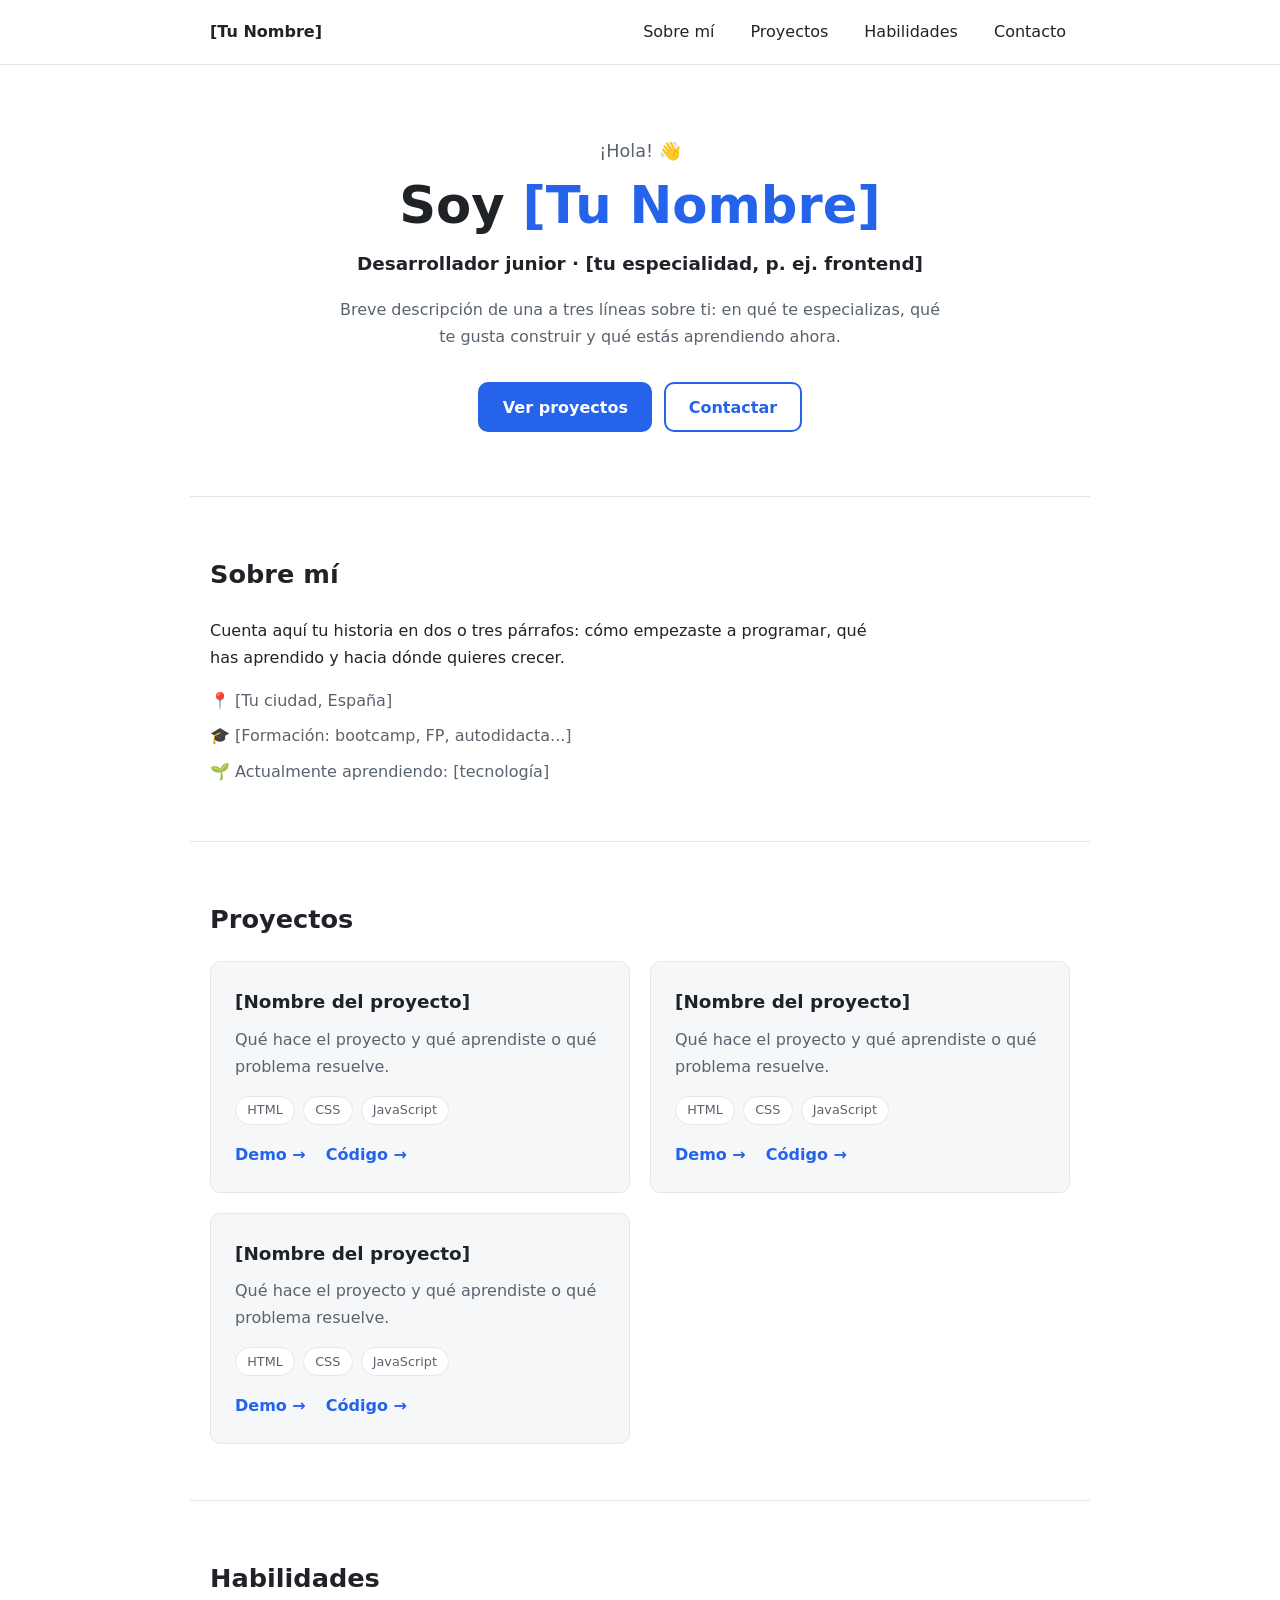
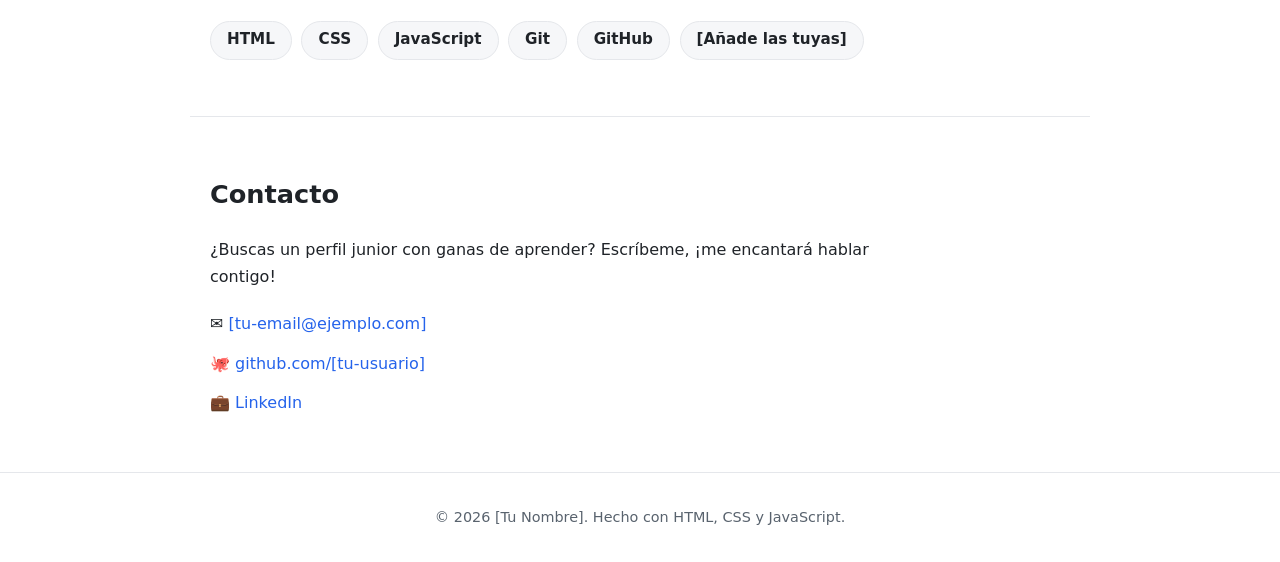
==== .opencode/skills/portfolio/templates/index.html @ 34341d71 "Añade portfolio web y skill de OpenCode" ====
<!DOCTYPE html>
<html lang="es">
<head>
  <meta charset="UTF-8">
  <meta name="viewport" content="width=device-width, initial-scale=1.0">
  <title>[Tu Nombre] | Portfolio</title>
  <meta name="description" content="Portfolio de [Tu Nombre], desarrollador junior. Proyectos, habilidades y contacto.">
  <link rel="icon" href="favicon.ico">
  <link rel="stylesheet" href="css/styles.css">
</head>
<body>

  <!-- ===== Cabecera y menú ===== -->
  <header class="header">
    <nav class="nav container">
      <a href="#inicio" class="nav__logo">[Tu Nombre]</a>

      <button id="menu-toggle" class="nav__toggle" aria-label="Abrir menú"
              aria-expanded="false" aria-controls="nav-menu">
        <span></span>
      </button>

      <ul id="nav-menu" class="nav__menu">
        <li><a href="#sobre-mi">Sobre mí</a></li>
        <li><a href="#proyectos">Proyectos</a></li>
        <li><a href="#habilidades">Habilidades</a></li>
        <li><a href="#contacto">Contacto</a></li>
      </ul>
    </nav>
  </header>

  <main>

    <!-- ===== Hero / presentación ===== -->
    <section id="inicio" class="hero container">
      <p class="hero__greeting">¡Hola! 👋</p>
      <h1 class="hero__title">Soy <span class="hero__name">[Tu Nombre]</span></h1>
      <p class="hero__subtitle">Desarrollador junior · [tu especialidad, p. ej. frontend]</p>
      <p class="hero__description">
        Breve descripción de una a tres líneas sobre ti: en qué te especializas,
        qué te gusta construir y qué estás aprendiendo ahora.
      </p>
      <div class="hero__actions">
        <a href="#proyectos" class="btn btn--primary">Ver proyectos</a>
        <a href="#contacto" class="btn btn--outline">Contactar</a>
      </div>
    </section>

    <!-- ===== Sobre mí ===== -->
    <section id="sobre-mi" class="section container">
      <h2 class="section__title">Sobre mí</h2>
      <p>
        Cuenta aquí tu historia en dos o tres párrafos: cómo empezaste a
        programar, qué has aprendido y hacia dónde quieres crecer.
      </p>
      <ul class="about__list">
        <li>📍 [Tu ciudad, España]</li>
        <li>🎓 [Formación: bootcamp, FP, autodidacta...]</li>
        <li>🌱 Actualmente aprendiendo: [tecnología]</li>
      </ul>
    </section>

    <!-- ===== Proyectos ===== -->
    <section id="proyectos" class="section container">
      <h2 class="section__title">Proyectos</h2>
      <div class="projects__grid">

        <!-- Tarjeta de proyecto: duplica este bloque para cada proyecto -->
        <article class="card">
          <h3 class="card__title">[Nombre del proyecto]</h3>
          <p class="card__description">
            Qué hace el proyecto y qué aprendiste o qué problema resuelve.
          </p>
          <ul class="card__tags">
            <li>HTML</li>
            <li>CSS</li>
            <li>JavaScript</li>
          </ul>
          <div class="card__links">
            <a href="#" target="_blank" rel="noopener">Demo →</a>
            <a href="#" target="_blank" rel="noopener">Código →</a>
          </div>
        </article>

        <article class="card">
          <h3 class="card__title">[Nombre del proyecto]</h3>
          <p class="card__description">
            Qué hace el proyecto y qué aprendiste o qué problema resuelve.
          </p>
          <ul class="card__tags">
            <li>HTML</li>
            <li>CSS</li>
            <li>JavaScript</li>
          </ul>
          <div class="card__links">
            <a href="#" target="_blank" rel="noopener">Demo →</a>
            <a href="#" target="_blank" rel="noopener">Código →</a>
          </div>
        </article>

        <article class="card">
          <h3 class="card__title">[Nombre del proyecto]</h3>
          <p class="card__description">
            Qué hace el proyecto y qué aprendiste o qué problema resuelve.
          </p>
          <ul class="card__tags">
            <li>HTML</li>
            <li>CSS</li>
            <li>JavaScript</li>
          </ul>
          <div class="card__links">
            <a href="#" target="_blank" rel="noopener">Demo →</a>
            <a href="#" target="_blank" rel="noopener">Código →</a>
          </div>
        </article>

      </div>
    </section>

    <!-- ===== Habilidades ===== -->
    <section id="habilidades" class="section container">
      <h2 class="section__title">Habilidades</h2>
      <ul class="skills__list">
        <li>HTML</li>
        <li>CSS</li>
        <li>JavaScript</li>
        <li>Git</li>
        <li>GitHub</li>
        <li>[Añade las tuyas]</li>
      </ul>
    </section>

    <!-- ===== Contacto ===== -->
    <section id="contacto" class="section container">
      <h2 class="section__title">Contacto</h2>
      <p>
        ¿Buscas un perfil junior con ganas de aprender? Escríbeme, ¡me encantará
        hablar contigo!
      </p>
      <ul class="contact__list">
        <li>✉️ <a href="mailto:[tu-email@ejemplo.com]">[tu-email@ejemplo.com]</a></li>
        <li>🐙 <a href="https://github.com/[tu-usuario]" target="_blank" rel="noopener">github.com/[tu-usuario]</a></li>
        <li>💼 <a href="https://www.linkedin.com/in/[tu-usuario-linkedin]" target="_blank" rel="noopener">LinkedIn</a></li>
      </ul>
    </section>

  </main>

  <!-- ===== Pie de página ===== -->
  <footer class="footer">
    <p>© <span id="year">2026</span> [Tu Nombre]. Hecho con HTML, CSS y JavaScript.</p>
  </footer>

  <script src="js/main.js"></script>
</body>
</html>
---- .opencode/skills/portfolio/templates/css/styles.css ----
/* =====================================================
   Portfolio minimalista — tema claro
   Para cambiar los colores, edita solo las variables de :root
   ===================================================== */

:root {
  --color-bg: #ffffff;            /* fondo general */
  --color-surface: #f6f7f9;       /* fondo alterno (tarjetas, secciones) */
  --color-text: #1f2328;          /* texto principal */
  --color-text-muted: #59636e;   /* texto secundario */
  --color-accent: #2563eb;        /* color de acento (enlaces, botones) */
  --color-accent-hover: #1d4ed8;  /* acento al pasar el ratón */
  --color-border: #e5e7eb;        /* bordes suaves */

  --font-sans: system-ui, -apple-system, "Segoe UI", Roboto, Arial, sans-serif;
  --radius: 10px;
  --max-width: 900px;
}

/* ===== Reset básico ===== */

* {
  margin: 0;
  padding: 0;
  box-sizing: border-box;
}

html {
  scroll-behavior: smooth;
}

/* Deja hueco al saltar a una sección, por la cabecera fija */
section[id] {
  scroll-margin-top: 4.5rem;
}

body {
  font-family: var(--font-sans);
  background: var(--color-bg);
  color: var(--color-text);
  line-height: 1.7;
}

a {
  color: var(--color-accent);
  text-decoration: none;
}

a:hover {
  color: var(--color-accent-hover);
  text-decoration: underline;
}

/* Contenedor central que limita el ancho del contenido */
.container {
  max-width: var(--max-width);
  margin: 0 auto;
  padding: 0 1.25rem;
}

:focus-visible {
  outline: 2px solid var(--color-accent);
  outline-offset: 2px;
}

/* ===== Cabecera ===== */

.header {
  position: sticky;
  top: 0;
  background: var(--color-bg);
  border-bottom: 1px solid var(--color-border);
  z-index: 10;
}

.nav {
  display: flex;
  align-items: center;
  justify-content: space-between;
  position: relative; /* para anclar el menú móvil */
  min-height: 4rem;
}

.nav__logo {
  font-weight: 700;
  color: var(--color-text);
}

/* Botón hamburguesa (solo móvil) */
.nav__toggle {
  position: relative;
  width: 42px;
  height: 42px;
  background: none;
  border: 1px solid var(--color-border);
  border-radius: var(--radius);
  cursor: pointer;
}

.nav__toggle span,
.nav__toggle span::before,
.nav__toggle span::after {
  position: absolute;
  left: 11px;
  width: 18px;
  height: 2px;
  background: var(--color-text);
  border-radius: 2px;
  transition: transform 0.2s ease, background 0.2s ease;
}

.nav__toggle span {
  top: 20px;
}

.nav__toggle span::before {
  content: "";
  top: -6px;
}

.nav__toggle span::after {
  content: "";
  top: 6px;
}

/* El botón se convierte en una X cuando el menú está abierto */
.nav__toggle.open span {
  background: transparent;
}

.nav__toggle.open span::before {
  transform: translateY(6px) rotate(45deg);
}

.nav__toggle.open span::after {
  transform: translateY(-6px) rotate(-45deg);
}

/* Menú móvil: oculto hasta que se le añade la clase .open */
.nav__menu {
  list-style: none;
  display: none;
  flex-direction: column;
  gap: 0.25rem;
  position: absolute;
  top: 100%;
  left: -1.25rem;         /* alineado con el padding del .container */
  right: -1.25rem;
  background: var(--color-bg);
  border-bottom: 1px solid var(--color-border);
  padding: 0.75rem 1.25rem 1rem;
}

.nav__menu.open {
  display: flex;
}

.nav__menu a {
  color: var(--color-text);
  display: block;
  padding: 0.5rem 0.25rem;
}

.nav__menu a:hover {
  color: var(--color-accent);
  text-decoration: none;
}

/* ===== Hero ===== */

.hero {
  padding: 4.5rem 1.25rem 4rem;
  text-align: center;
}

.hero__greeting {
  font-size: 1.1rem;
  color: var(--color-text-muted);
}

.hero__title {
  font-size: clamp(2.2rem, 6vw, 3.2rem);
  line-height: 1.2;
  margin: 0.5rem 0 0.75rem;
}

.hero__name {
  color: var(--color-accent);
}

.hero__subtitle {
  font-size: 1.15rem;
  font-weight: 600;
}

.hero__description {
  max-width: 38rem;
  margin: 1rem auto 0;
  color: var(--color-text-muted);
}

.hero__actions {
  margin-top: 2rem;
  display: flex;
  justify-content: center;
  flex-wrap: wrap;
  gap: 0.75rem;
}

/* Botones */

.btn {
  display: inline-block;
  padding: 0.6rem 1.4rem;
  border-radius: var(--radius);
  font-weight: 600;
  border: 2px solid transparent;
}

.btn:hover {
  text-decoration: none;
}

.btn--primary {
  background: var(--color-accent);
  color: var(--color-bg);
}

.btn--primary:hover {
  background: var(--color-accent-hover);
  color: var(--color-bg);
}

.btn--outline {
  border-color: var(--color-accent);
  color: var(--color-accent);
}

.btn--outline:hover {
  background: var(--color-accent);
  color: var(--color-bg);
}

/* ===== Secciones ===== */

.section {
  padding: 3.5rem 1.25rem;
  border-top: 1px solid var(--color-border);
}

.section__title {
  font-size: 1.6rem;
  margin-bottom: 1.25rem;
}

.section p {
  max-width: 42rem;
}

.about__list {
  list-style: none;
  margin-top: 1rem;
  display: grid;
  gap: 0.5rem;
  color: var(--color-text-muted);
}

/* ===== Proyectos ===== */

.projects__grid {
  display: grid;
  grid-template-columns: 1fr;
  gap: 1.25rem;
}

.card {
  background: var(--color-surface);
  border: 1px solid var(--color-border);
  border-radius: var(--radius);
  padding: 1.5rem;
}

.card__title {
  font-size: 1.15rem;
  margin-bottom: 0.5rem;
}

.card__description {
  color: var(--color-text-muted);
  margin-bottom: 1rem;
}

.card__tags {
  list-style: none;
  display: flex;
  flex-wrap: wrap;
  gap: 0.5rem;
  margin-bottom: 1rem;
}

.card__tags li {
  background: var(--color-bg);
  border: 1px solid var(--color-border);
  border-radius: 999px;
  font-size: 0.8rem;
  padding: 0.15rem 0.7rem;
  color: var(--color-text-muted);
}

.card__links {
  display: flex;
  gap: 1.25rem;
  font-weight: 600;
}

/* ===== Habilidades ===== */

.skills__list {
  list-style: none;
  display: flex;
  flex-wrap: wrap;
  gap: 0.6rem;
}

.skills__list li {
  background: var(--color-surface);
  border: 1px solid var(--color-border);
  border-radius: 999px;
  padding: 0.35rem 1rem;
  font-weight: 600;
  font-size: 0.95rem;
}

/* ===== Contacto ===== */

.contact__list {
  list-style: none;
  margin-top: 1.25rem;
  display: grid;
  gap: 0.75rem;
}

/* ===== Pie de página ===== */

.footer {
  border-top: 1px solid var(--color-border);
  padding: 2rem 1.25rem;
  text-align: center;
  color: var(--color-text-muted);
  font-size: 0.9rem;
}

/* ===== Escritorio (a partir de 768px) ===== */

@media (min-width: 768px) {

  /* El botón hamburguesa desaparece y el menú se muestra en horizontal */
  .nav__toggle {
    display: none;
  }

  .nav__menu {
    display: flex;
    flex-direction: row;
    position: static;
    gap: 1.75rem;
    padding: 0;
    border: none;
    background: none;
  }

  /* Las tarjetas de proyecto pasan a 2 columnas */
  .projects__grid {
    grid-template-columns: repeat(2, 1fr);
  }
}

/* Respeta la preferencia del usuario de menos animaciones */
@media (prefers-reduced-motion: reduce) {

  html {
    scroll-behavior: auto;
  }

  * {
    transition: none !important;
  }
}
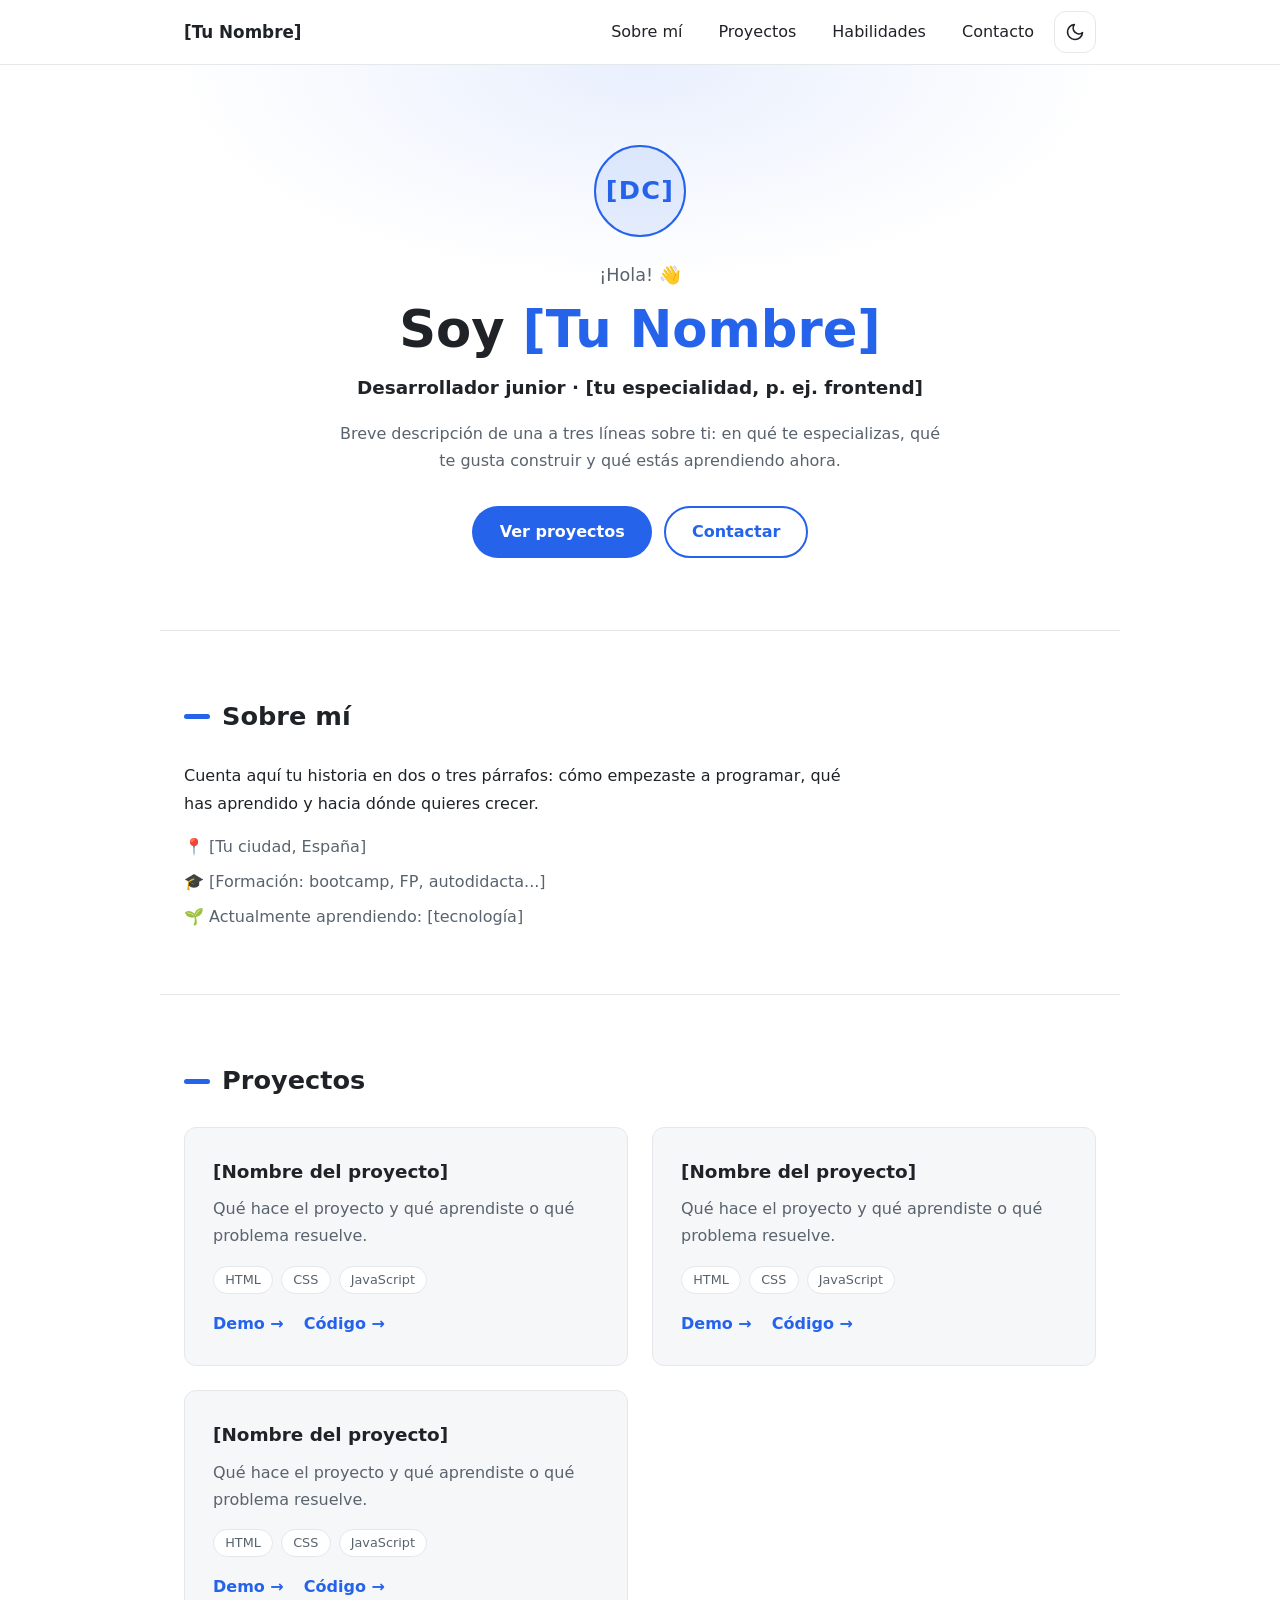
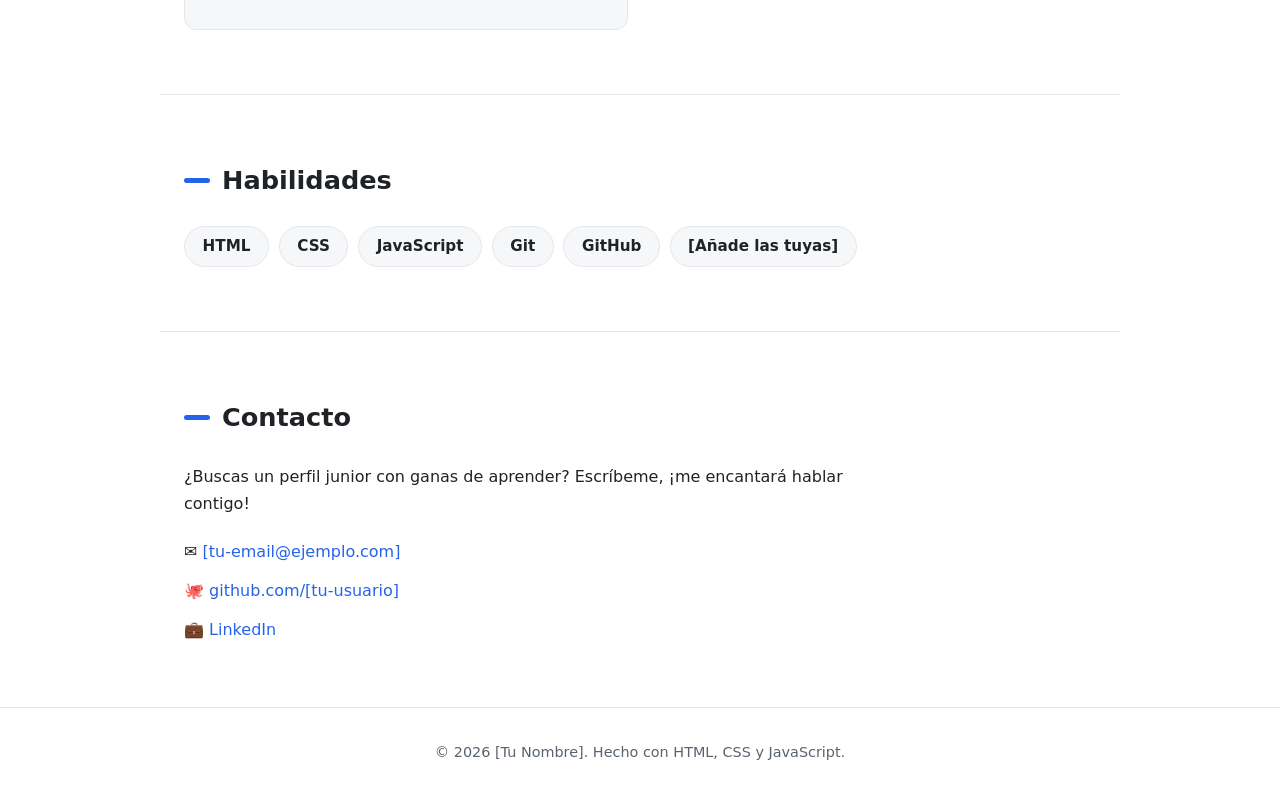
==== commit 64219ae3: "Añade tema dia/noche y refresca el diseño" ====
--- a/.opencode/skills/portfolio/templates/index.html
+++ b/.opencode/skills/portfolio/templates/index.html
@@ -7,6 +7,20 @@
   <meta name="description" content="Portfolio de [Tu Nombre], desarrollador junior. Proyectos, habilidades y contacto.">
   <link rel="icon" href="favicon.ico">
   <link rel="stylesheet" href="css/styles.css">
+  <meta name="theme-color" content="#ffffff" media="(prefers-color-scheme: light)">
+  <meta name="theme-color" content="#0e1420" media="(prefers-color-scheme: dark)">
+
+  <!-- Aplica el tema (día/noche) guardado ANTES de pintar la página,
+       para evitar un destello de color incorrecto al cargar -->
+  <script>
+    (function () {
+      var saved = localStorage.getItem("theme");
+      var theme = saved === "dark" || saved === "light"
+        ? saved
+        : (window.matchMedia("(prefers-color-scheme: dark)").matches ? "dark" : "light");
+      document.documentElement.setAttribute("data-theme", theme);
+    })();
+  </script>
 </head>
 <body>
 
@@ -15,17 +29,33 @@
     <nav class="nav container">
       <a href="#inicio" class="nav__logo">[Tu Nombre]</a>
 
-      <button id="menu-toggle" class="nav__toggle" aria-label="Abrir menú"
-              aria-expanded="false" aria-controls="nav-menu">
-        <span></span>
-      </button>
-
       <ul id="nav-menu" class="nav__menu">
         <li><a href="#sobre-mi">Sobre mí</a></li>
         <li><a href="#proyectos">Proyectos</a></li>
         <li><a href="#habilidades">Habilidades</a></li>
         <li><a href="#contacto">Contacto</a></li>
       </ul>
+
+      <div class="nav__actions">
+        <!-- Botón día/noche -->
+        <button id="theme-toggle" class="icon-btn" aria-label="Cambiar tema" title="Cambiar tema">
+          <svg class="icon icon--sun" xmlns="http://www.w3.org/2000/svg" viewBox="0 0 24 24"
+               fill="none" stroke="currentColor" stroke-width="2" stroke-linecap="round" aria-hidden="true">
+            <circle cx="12" cy="12" r="4"/>
+            <path d="M12 2v2M12 20v2M4.9 4.9l1.4 1.4M17.7 17.7l1.4 1.4M2 12h2M20 12h2M4.9 19.1l1.4-1.4M17.7 6.3l1.4-1.4"/>
+          </svg>
+          <svg class="icon icon--moon" xmlns="http://www.w3.org/2000/svg" viewBox="0 0 24 24"
+               fill="none" stroke="currentColor" stroke-width="2" stroke-linejoin="round" aria-hidden="true">
+            <path d="M21 12.8A9 9 0 1 1 11.2 3a7 7 0 0 0 9.8 9.8z"/>
+          </svg>
+        </button>
+
+        <!-- Menú hamburguesa (solo móvil) -->
+        <button id="menu-toggle" class="icon-btn nav__toggle" aria-label="Abrir menú"
+                aria-expanded="false" aria-controls="nav-menu">
+          <span></span>
+        </button>
+      </div>
     </nav>
   </header>
 
@@ -33,6 +63,7 @@
 
     <!-- ===== Hero / presentación ===== -->
     <section id="inicio" class="hero container">
+      <div class="hero__avatar" aria-hidden="true">[DC]</div>
       <p class="hero__greeting">¡Hola! 👋</p>
       <h1 class="hero__title">Soy <span class="hero__name">[Tu Nombre]</span></h1>
       <p class="hero__subtitle">Desarrollador junior · [tu especialidad, p. ej. frontend]</p>
--- a/.opencode/skills/portfolio/templates/css/styles.css
+++ b/.opencode/skills/portfolio/templates/css/styles.css
@@ -1,20 +1,49 @@
 /* =====================================================
-   Portfolio minimalista — tema claro
-   Para cambiar los colores, edita solo las variables de :root
+   Portfolio — tema claro y oscuro, estilo minimalista
+   =====================================================
+   Personalización rápida:
+   - Colores del tema claro  → variables de :root
+   - Colores del tema oscuro → variables de [data-theme="dark"]
+   - El botón día/noche de la cabecera ya está conectado
+     (mira el <script> del <head> en index.html y js/main.js)
    ===================================================== */
 
+/* ---------- Tema claro (día) ---------- */
+
 :root {
+  color-scheme: light;
+
   --color-bg: #ffffff;            /* fondo general */
-  --color-surface: #f6f7f9;       /* fondo alterno (tarjetas, secciones) */
+  --color-surface: #f6f7f9;       /* fondo alterno (tarjetas, chips) */
   --color-text: #1f2328;          /* texto principal */
-  --color-text-muted: #59636e;   /* texto secundario */
-  --color-accent: #2563eb;        /* color de acento (enlaces, botones) */
+  --color-text-muted: #59636e;    /* texto secundario */
+  --color-accent: #2563eb;        /* color de acento */
   --color-accent-hover: #1d4ed8;  /* acento al pasar el ratón */
+  --color-accent-soft: rgba(37, 99, 235, 0.10); /* acento diluido (fondos) */
   --color-border: #e5e7eb;        /* bordes suaves */
+  --color-nav-bg: rgba(255, 255, 255, 0.85);    /* cabecera translúcida */
+  --shadow-card: 0 8px 20px rgba(15, 23, 42, 0.08);
 
   --font-sans: system-ui, -apple-system, "Segoe UI", Roboto, Arial, sans-serif;
-  --radius: 10px;
-  --max-width: 900px;
+  --radius: 12px;
+  --max-width: 960px;
+}
+
+/* ---------- Tema oscuro (noche) ---------- */
+
+[data-theme="dark"] {
+  color-scheme: dark;
+
+  --color-bg: #0e1420;
+  --color-surface: #161d2b;
+  --color-text: #e6edf3;
+  --color-text-muted: #9fb0c0;
+  --color-accent: #7aa2ff;
+  --color-accent-hover: #a3bdff;
+  --color-accent-soft: rgba(122, 162, 255, 0.12);
+  --color-border: #232c3d;
+  --color-nav-bg: rgba(14, 20, 32, 0.85);
+  --shadow-card: 0 8px 20px rgba(0, 0, 0, 0.45);
 }
 
 /* ===== Reset básico ===== */
@@ -31,7 +60,7 @@
 
 /* Deja hueco al saltar a una sección, por la cabecera fija */
 section[id] {
-  scroll-margin-top: 4.5rem;
+  scroll-margin-top: 5rem;
 }
 
 body {
@@ -41,6 +70,16 @@
   line-height: 1.7;
 }
 
+/* Suaviza el cambio de tema día/noche en los elementos clave */
+body,
+.header,
+.icon-btn,
+.skills__list li,
+.card__tags li {
+  transition: background-color 0.25s ease, color 0.25s ease,
+    border-color 0.25s ease;
+}
+
 a {
   color: var(--color-accent);
   text-decoration: none;
@@ -55,7 +94,7 @@
 .container {
   max-width: var(--max-width);
   margin: 0 auto;
-  padding: 0 1.25rem;
+  padding: 0 1.5rem;
 }
 
 :focus-visible {
@@ -68,7 +107,9 @@
 .header {
   position: sticky;
   top: 0;
-  background: var(--color-bg);
+  background: var(--color-nav-bg);
+  -webkit-backdrop-filter: blur(10px);
+  backdrop-filter: blur(10px);
   border-bottom: 1px solid var(--color-border);
   z-index: 10;
 }
@@ -77,6 +118,7 @@
   display: flex;
   align-items: center;
   justify-content: space-between;
+  gap: 1rem;
   position: relative; /* para anclar el menú móvil */
   min-height: 4rem;
 }
@@ -84,17 +126,56 @@
 .nav__logo {
   font-weight: 700;
   color: var(--color-text);
-}
-
-/* Botón hamburguesa (solo móvil) */
-.nav__toggle {
-  position: relative;
+  font-size: 1.05rem;
+}
+
+/* Botones cuadrados de la cabecera (tema y hamburguesa) */
+.icon-btn {
+  display: inline-flex;
+  align-items: center;
+  justify-content: center;
   width: 42px;
   height: 42px;
   background: none;
   border: 1px solid var(--color-border);
   border-radius: var(--radius);
+  color: var(--color-text);
   cursor: pointer;
+}
+
+.icon-btn:hover {
+  color: var(--color-accent);
+  border-color: var(--color-accent);
+}
+
+.icon {
+  width: 20px;
+  height: 20px;
+}
+
+/* En tema claro se muestra la luna (pasar a noche);
+   en tema oscuro, el sol (volver a día) */
+.icon--sun {
+  display: none;
+}
+
+[data-theme="dark"] .icon--sun {
+  display: block;
+}
+
+[data-theme="dark"] .icon--moon {
+  display: none;
+}
+
+.nav__actions {
+  display: flex;
+  align-items: center;
+  gap: 0.5rem;
+}
+
+/* Botón hamburguesa: tres barritas que se convierten en X */
+.nav__toggle {
+  position: relative;
 }
 
 .nav__toggle span,
@@ -104,7 +185,7 @@
   left: 11px;
   width: 18px;
   height: 2px;
-  background: var(--color-text);
+  background: currentColor;
   border-radius: 2px;
   transition: transform 0.2s ease, background 0.2s ease;
 }
@@ -123,7 +204,6 @@
   top: 6px;
 }
 
-/* El botón se convierte en una X cuando el menú está abierto */
 .nav__toggle.open span {
   background: transparent;
 }
@@ -144,11 +224,12 @@
   gap: 0.25rem;
   position: absolute;
   top: 100%;
-  left: -1.25rem;         /* alineado con el padding del .container */
-  right: -1.25rem;
+  left: -1.5rem;         /* alineado con el padding del .container */
+  right: -1.5rem;
   background: var(--color-bg);
   border-bottom: 1px solid var(--color-border);
-  padding: 0.75rem 1.25rem 1rem;
+  box-shadow: var(--shadow-card);
+  padding: 0.75rem 1.5rem 1rem;
 }
 
 .nav__menu.open {
@@ -169,8 +250,29 @@
 /* ===== Hero ===== */
 
 .hero {
-  padding: 4.5rem 1.25rem 4rem;
+  padding: 5rem 1.5rem 4.5rem;
   text-align: center;
+  background: radial-gradient(
+    70% 55% at 50% 0%,
+    var(--color-accent-soft),
+    transparent 70%
+  );
+}
+
+.hero__avatar {
+  width: 92px;
+  height: 92px;
+  margin: 0 auto 1.5rem;
+  display: flex;
+  align-items: center;
+  justify-content: center;
+  border-radius: 50%;
+  background: var(--color-accent-soft);
+  border: 2px solid var(--color-accent);
+  color: var(--color-accent);
+  font-size: 1.6rem;
+  font-weight: 700;
+  letter-spacing: 0.05em;
 }
 
 .hero__greeting {
@@ -207,12 +309,12 @@
   gap: 0.75rem;
 }
 
-/* Botones */
+/* Botones (píldora) */
 
 .btn {
   display: inline-block;
-  padding: 0.6rem 1.4rem;
-  border-radius: var(--radius);
+  padding: 0.65rem 1.6rem;
+  border-radius: 999px;
   font-weight: 600;
   border: 2px solid transparent;
 }
@@ -244,13 +346,26 @@
 /* ===== Secciones ===== */
 
 .section {
-  padding: 3.5rem 1.25rem;
+  padding: 4rem 1.5rem;
   border-top: 1px solid var(--color-border);
 }
 
 .section__title {
   font-size: 1.6rem;
-  margin-bottom: 1.25rem;
+  margin-bottom: 1.5rem;
+  display: flex;
+  align-items: center;
+  gap: 0.75rem;
+}
+
+/* Barrita de acento delante del título */
+.section__title::before {
+  content: "";
+  width: 26px;
+  height: 5px;
+  border-radius: 3px;
+  background: var(--color-accent);
+  flex-shrink: 0;
 }
 
 .section p {
@@ -270,14 +385,22 @@
 .projects__grid {
   display: grid;
   grid-template-columns: 1fr;
-  gap: 1.25rem;
+  gap: 1.5rem;
 }
 
 .card {
   background: var(--color-surface);
   border: 1px solid var(--color-border);
   border-radius: var(--radius);
-  padding: 1.5rem;
+  padding: 1.75rem;
+  transition: transform 0.2s ease, box-shadow 0.2s ease,
+    background-color 0.25s ease, border-color 0.25s ease;
+}
+
+.card:hover {
+  transform: translateY(-4px);
+  box-shadow: var(--shadow-card);
+  border-color: var(--color-accent);
 }
 
 .card__title {
@@ -326,9 +449,16 @@
   background: var(--color-surface);
   border: 1px solid var(--color-border);
   border-radius: 999px;
-  padding: 0.35rem 1rem;
+  padding: 0.4rem 1.1rem;
   font-weight: 600;
   font-size: 0.95rem;
+  transition: color 0.2s ease, border-color 0.2s ease,
+    background-color 0.25s ease;
+}
+
+.skills__list li:hover {
+  color: var(--color-accent);
+  border-color: var(--color-accent);
 }
 
 /* ===== Contacto ===== */
@@ -344,7 +474,7 @@
 
 .footer {
   border-top: 1px solid var(--color-border);
-  padding: 2rem 1.25rem;
+  padding: 2rem 1.5rem;
   text-align: center;
   color: var(--color-text-muted);
   font-size: 0.9rem;
@@ -354,7 +484,7 @@
 
 @media (min-width: 768px) {
 
-  /* El botón hamburguesa desaparece y el menú se muestra en horizontal */
+  /* El botón hamburguesa desaparece y el menú pasa a horizontal */
   .nav__toggle {
     display: none;
   }
@@ -363,10 +493,12 @@
     display: flex;
     flex-direction: row;
     position: static;
+    margin-left: auto; /* empuja el menú hacia la derecha */
     gap: 1.75rem;
     padding: 0;
     border: none;
     background: none;
+    box-shadow: none;
   }
 
   /* Las tarjetas de proyecto pasan a 2 columnas */
@@ -382,7 +514,10 @@
     scroll-behavior: auto;
   }
 
-  * {
+  *,
+  *::before,
+  *::after {
     transition: none !important;
+    animation: none !important;
   }
 }
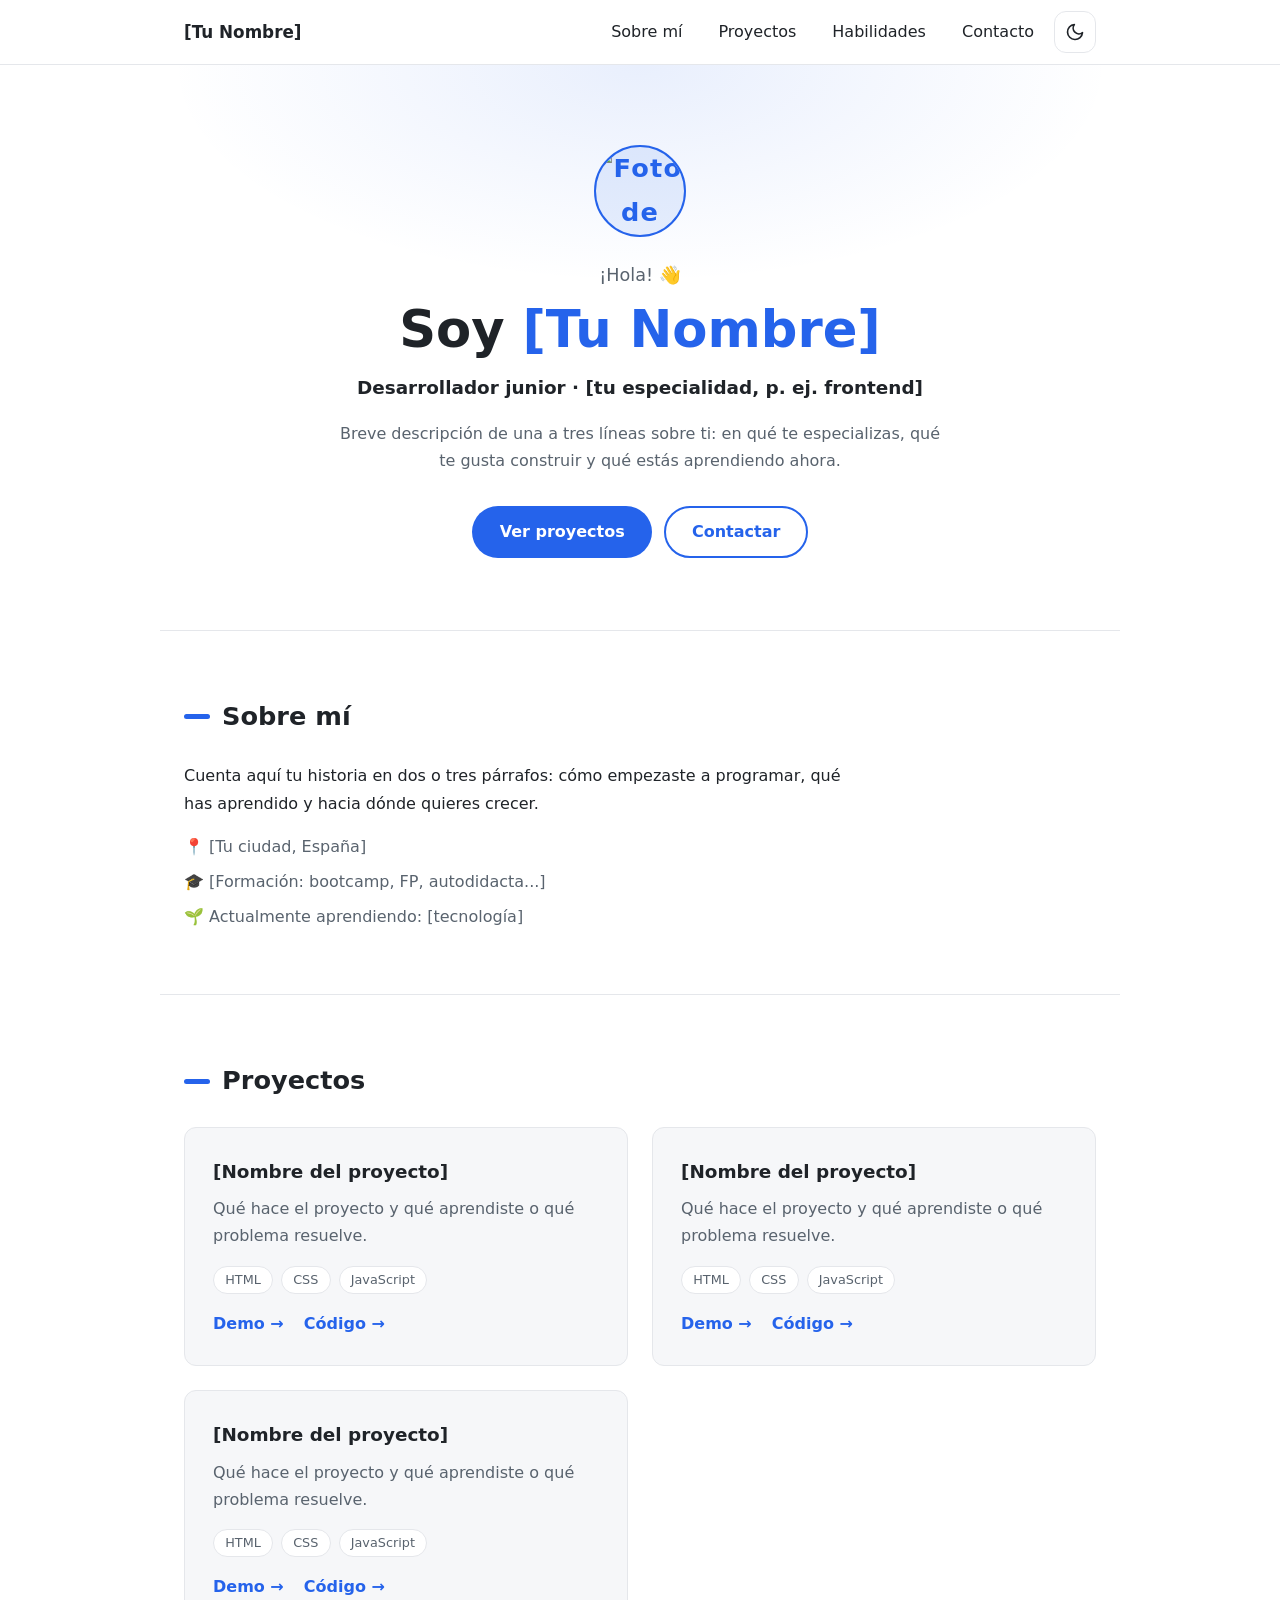
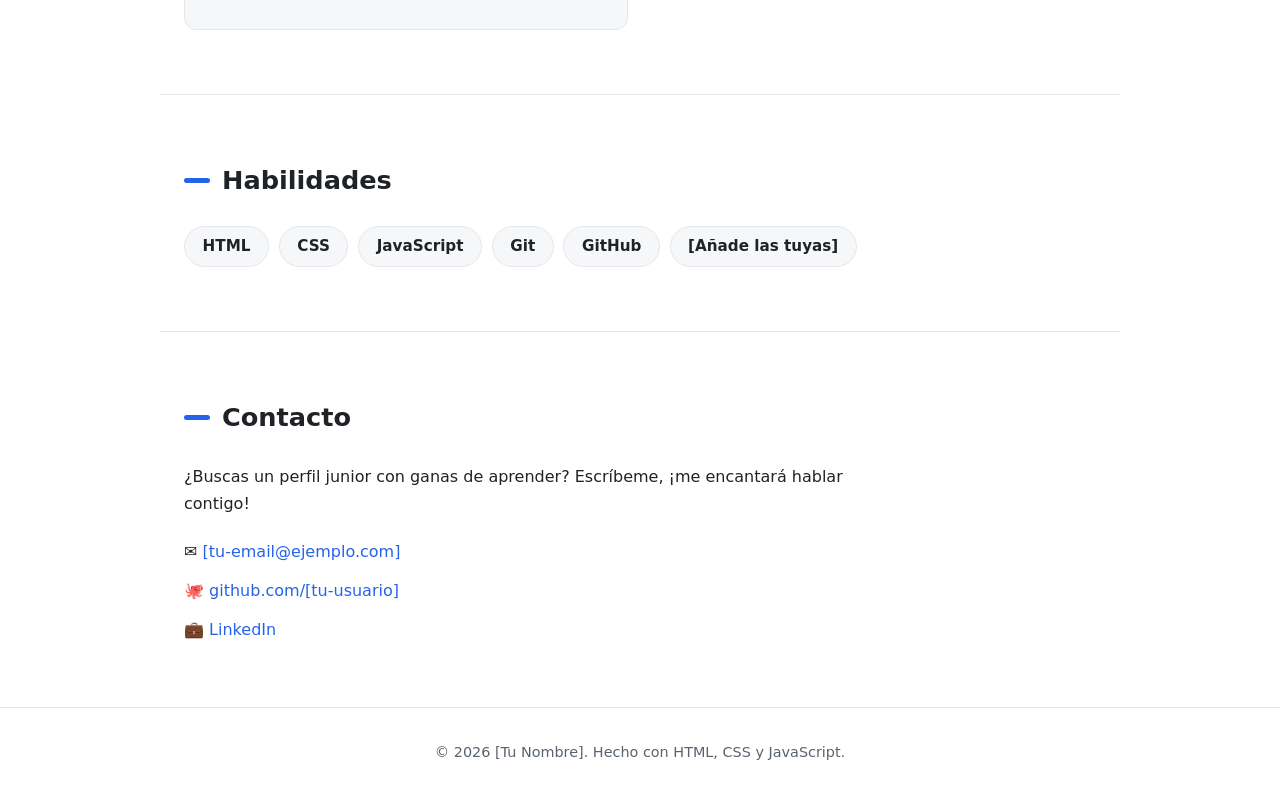
==== commit 887e7615: "Añade foto de perfil al hero y actualiza el skill" ====
--- a/.opencode/skills/portfolio/templates/index.html
+++ b/.opencode/skills/portfolio/templates/index.html
@@ -63,7 +63,11 @@
 
     <!-- ===== Hero / presentación ===== -->
     <section id="inicio" class="hero container">
-      <div class="hero__avatar" aria-hidden="true">[DC]</div>
+      <!-- Avatar del hero: usa la foto del usuario (ruta relativa, p. ej.
+           assets/fot.jpg). Si no tiene foto, borra el <img> y descomenta el
+           <div> de iniciales de abajo. -->
+      <img class="hero__avatar" src="assets/fot.jpg" alt="Foto de [Tu Nombre]">
+      <!-- <div class="hero__avatar" aria-hidden="true">DC</div> -->
       <p class="hero__greeting">¡Hola! 👋</p>
       <h1 class="hero__title">Soy <span class="hero__name">[Tu Nombre]</span></h1>
       <p class="hero__subtitle">Desarrollador junior · [tu especialidad, p. ej. frontend]</p>
--- a/.opencode/skills/portfolio/templates/css/styles.css
+++ b/.opencode/skills/portfolio/templates/css/styles.css
@@ -259,6 +259,7 @@
   );
 }
 
+/* Círculo del hero: funciona igual como foto (<img>) o iniciales (<div>) */
 .hero__avatar {
   width: 92px;
   height: 92px;
@@ -273,6 +274,8 @@
   font-size: 1.6rem;
   font-weight: 700;
   letter-spacing: 0.05em;
+  overflow: hidden;    /* la foto no se sale del círculo */
+  object-fit: cover;   /* recorta la foto para llenar el círculo */
 }
 
 .hero__greeting {
